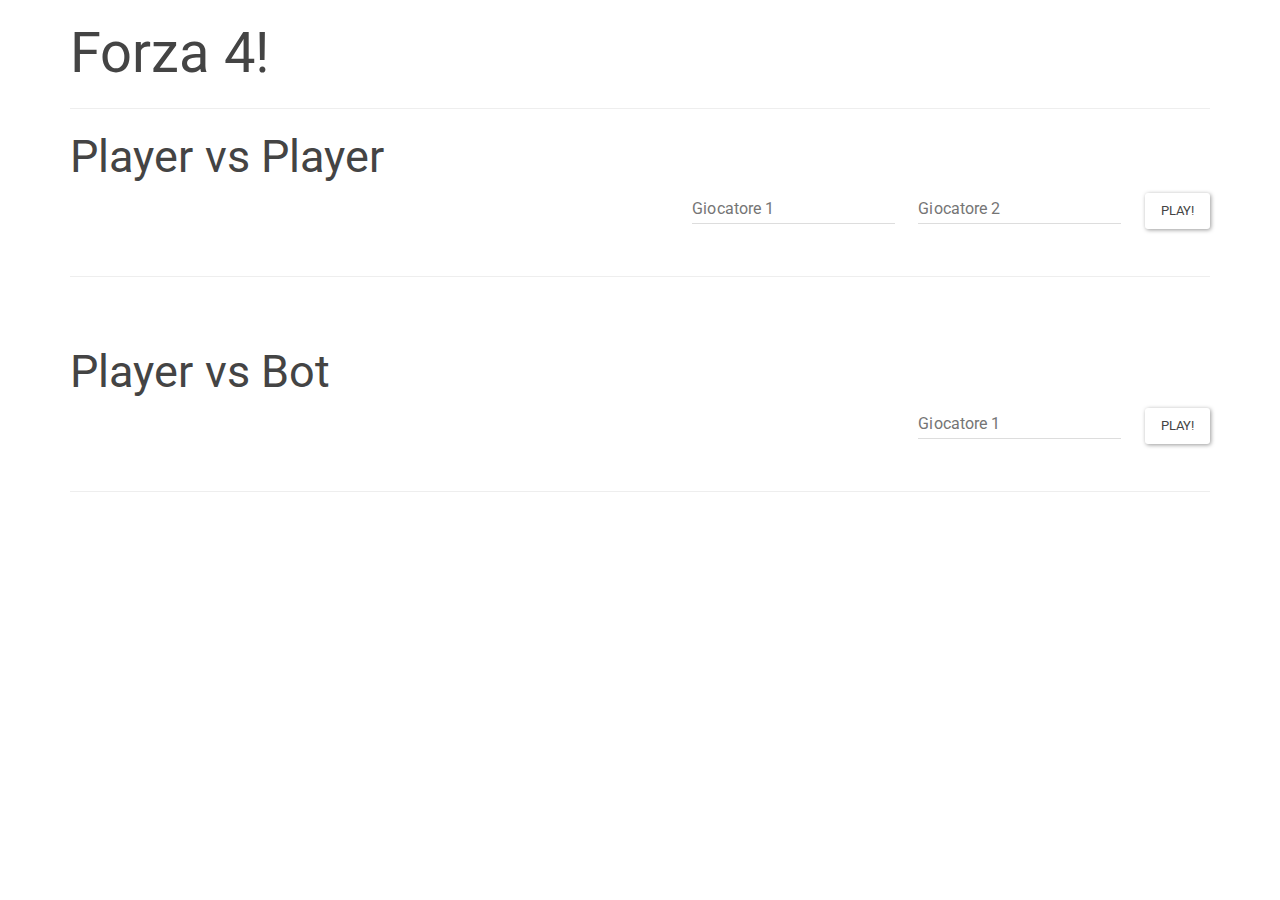
==== index.html @ cfc0b74e "primo push" ====
<!DOCTYPE html>
<html>

    <head>
        <meta charset="utf-8"/>
        <link rel="stylesheet" href="css/bootstrap.min.css" />
        <title>Forza 4</title>
        <script src="js/util.js"></script>

    </head>

    <body>
        <div class="container">
            <h1>Forza 4!</h1>
            <hr />

            <span id="error"></span>

            <span id="first_page">

              <h2 class="d-inline-block">Player vs Player</h2>
              <div class="text-right d-inline-block"> 
                <input type="text" id="player1" placeholder="Giocatore 1" style="margin-right:20px;"/>
                <input type="text" id="player2" placeholder="Giocatore 2" style="margin-right:20px;"/>
                <a  class="btn btn-default" onclick="initPvpIndex();" id="button">Play!</a>
              </div>

              <br />
              <hr />
              <br />

              <h2 class="d-inline-block">Player vs Bot</h2>
              <div class="text-right d-inline-block">
                <input type="text" id="player" placeholder="Giocatore 1" style="margin-right:20px;"/>
                <a   class="btn btn-default" onclick="initPvbIndex();" id="button">Play!</a>
              </div>

              <br />
              <hr />

            </span>
        </div>
    </body>

</html>
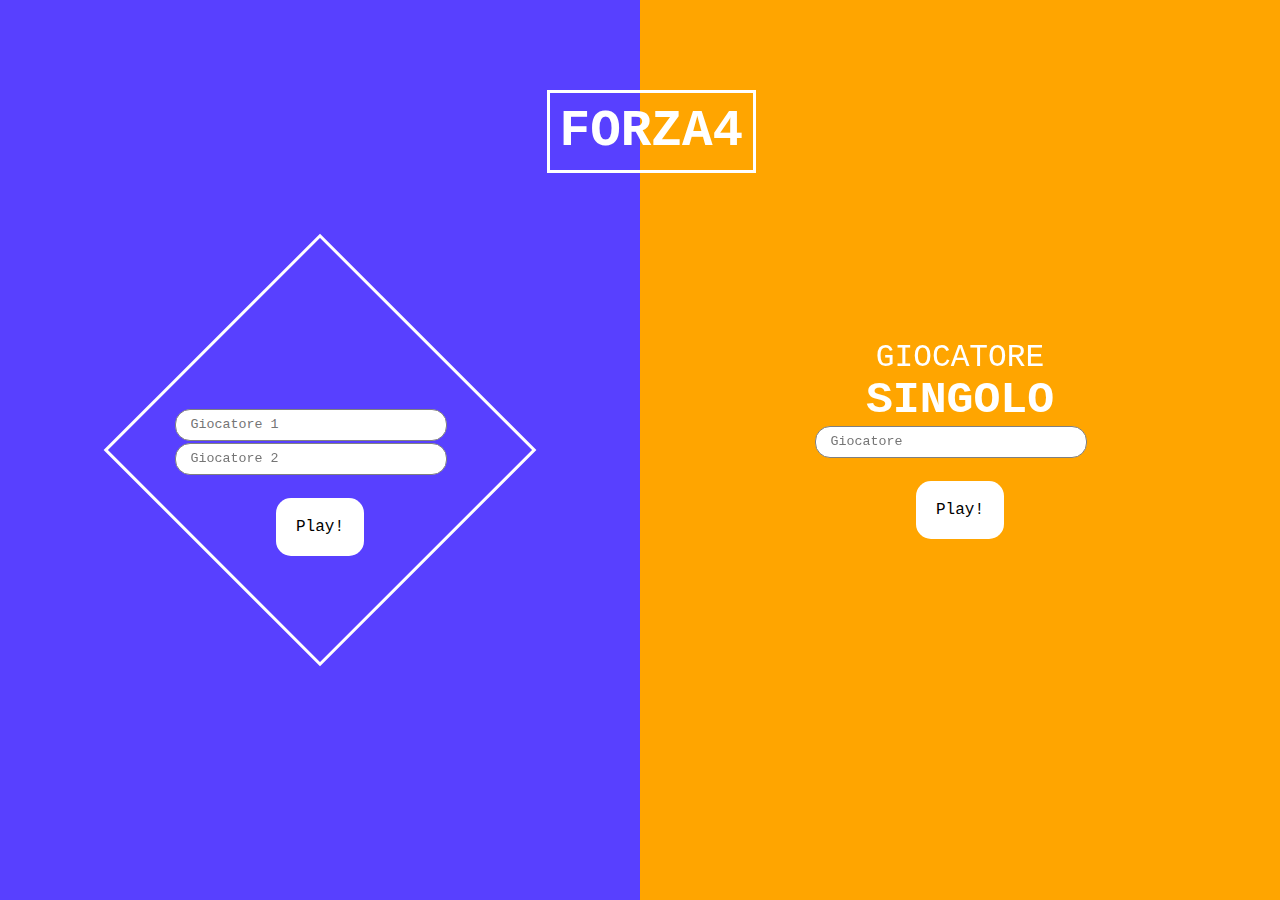
==== commit c4078050: "secondo push" ====
--- a/index.html
+++ b/index.html
@@ -1,45 +1,42 @@
-<!DOCTYPE html>
+<!doctype html>
 <html>
+<head>
+    <meta charset = 'utf-8'>
+    <link href = "css/styles2.css" rel = "stylesheet" type = "text/css">
+    <link href = "css/style.css" rel = "stylesheet" type = "text/css">
+    <script src="js/prova.js"></script>
+    <script src="js/util.js"></script>
+</head>
+<body>
+<div class="grid">
+    <!--Left side-->
+    <div id="west" class="column effect-hover">
+        <div class="content">
+            <i class="fa fa-venus" aria-hidden="true"></i>
+            <h2>Multi <span>Player</span></h2>
+            <div class="text-right d-inline-block divgiocatori">
+                <input class="robbetta" type="text" id="player1" placeholder="Giocatore 1" style="margin-right:20px;"/>
+                <input class="robbetta" type="text" id="player2" placeholder="Giocatore 2" style="margin-right:20px;"/>
+                <button class="buttonsx" onclick="initPvpIndex();">Play!</button>
+            </div>
+        </div>
+    </div>
+    <!--Right side-->
+    <div id="east" class="column effect-hover">
+        <div class="content">
+            <i class="fa fa-mars" aria-hidden="true"></i>
+            <h2>Giocatore <span>Singolo</span></h2>
+            <div class="text-right d-inline-block divgiocatori" >
+                <input class="robbetta" type="text" id="player" placeholder="Giocatore" style="margin-right:20px;"/>
+                <button   class="buttondx" onclick="initPvbIndex();">Play!</button>
+            </div>
+        </div>
+    </div>
+    <!--Logo-->
+    <div class="logo">
+        FORZA4
+    </div>
 
-    <head>
-        <meta charset="utf-8"/>
-        <link rel="stylesheet" href="css/bootstrap.min.css" />
-        <title>Forza 4</title>
-        <script src="js/util.js"></script>
-
-    </head>
-
-    <body>
-        <div class="container">
-            <h1>Forza 4!</h1>
-            <hr />
-
-            <span id="error"></span>
-
-            <span id="first_page">
-
-              <h2 class="d-inline-block">Player vs Player</h2>
-              <div class="text-right d-inline-block"> 
-                <input type="text" id="player1" placeholder="Giocatore 1" style="margin-right:20px;"/>
-                <input type="text" id="player2" placeholder="Giocatore 2" style="margin-right:20px;"/>
-                <a  class="btn btn-default" onclick="initPvpIndex();" id="button">Play!</a>
-              </div>
-
-              <br />
-              <hr />
-              <br />
-
-              <h2 class="d-inline-block">Player vs Bot</h2>
-              <div class="text-right d-inline-block">
-                <input type="text" id="player" placeholder="Giocatore 1" style="margin-right:20px;"/>
-                <a   class="btn btn-default" onclick="initPvbIndex();" id="button">Play!</a>
-              </div>
-
-              <br />
-              <hr />
-
-            </span>
-        </div>
-    </body>
-
-</html>
+</div>
+</div>
+</body>
--- a/css/styles2.css
+++ b/css/styles2.css
@@ -0,0 +1,426 @@
+* {
+    font-family: courier;
+    box-sizing:border-box;
+}
+
+html, body {
+    margin:0;
+    padding:0;
+    height:100%;
+    min-height:100%;
+    width: 100%;
+}
+
+.buttonsx{
+    background-color: white; /* Green */
+    border: none;
+    color: black;
+    padding: 20px;
+    text-align: center;
+    text-decoration: none;
+    border-radius: 15px;
+    display: inline-block;
+    font-size: 16px;
+    margin: 22px 2px;
+    cursor: pointer;
+}
+.buttondx{
+    background-color: white; /* Green */
+    border: none;
+    color: black;
+    padding: 20px;
+    text-align: center;
+    text-decoration: none;
+    border-radius: 15px;
+    display: inline-block;
+    font-size: 16px;
+    margin: 22px 2px;
+    cursor: pointer;
+}
+
+.buttonsx:hover {
+    background-color: #ffa500;
+    color: #2000ffbf;
+    border-color: white;
+    border:solid;
+}
+
+.buttondx:hover {
+    background-color: #2000ffbf;
+    color: #ffa500;
+}
+
+.divgiocatori{
+    display: flex;
+    flex-direction: column;
+    align-content: center;
+    align-items: center;
+}
+
+.robbetta {
+    width: 17rem;
+    height: 2rem;
+    padding-left: 15px;
+    padding-right: 15px;
+    border-radius: 15px;
+}
+
+/* Layout */
+.grid {
+    position: relative;
+    width: 100%;
+    height: 100vh;
+    display: flex;
+    flex-direction: row;
+    flex-wrap: wrap;
+}
+.grid .column {
+    position: relative;
+    overflow: hidden;
+    width: 50%;
+    text-align: center;
+    cursor: pointer;
+}
+.grid .column img {
+    position: relative;
+    display: block;
+    height: 100%;
+    object-fit: cover;
+    width: 100%;
+    opacity: 0.8;
+}
+.grid .column .content {
+    display: flex;
+    flex-direction: column;
+    flex-wrap: wrap;
+    padding: 2em;
+    color: #fff;
+    text-transform: uppercase;
+    font-size: 1.3rem;
+    -webkit-backface-visibility: hidden;
+    backface-visibility: hidden;
+    justify-content: center;
+    align-items: center;
+    width: 100%;
+    height: 100%;
+}
+
+.grid .column .content::before,
+.grid .column .content::after {
+    pointer-events: none;
+}
+
+.grid .column h2 {
+    word-spacing: -0.15rem;
+    font-weight: 300;
+}
+
+.grid .column h2 span {
+    display: block;
+    font-weight: 800;
+    font-size: 2.8rem;
+}
+
+.grid .column h2,
+.grid .column p {
+    margin: 0;
+}
+
+.grid .column p {
+    letter-spacing: 1px;
+    font-size: 68.5%;
+}
+
+.logo{
+    display: inline;
+    position: absolute;
+    top: 10%;
+    left: 42.7%;
+    text-align: center;
+    font-size: 51px;
+    color: white;
+    font-weight: bold;
+    border: white;
+    border: solid;
+    padding: 10px;
+}
+.logo img{
+    max-width: 100px;
+}
+a{
+    text-transform: uppercase;
+    font-size: .6rem;
+    text-decoration: none;
+    color: #FFF;
+    display: block;
+    font-family: sans-serif;
+}
+#west{
+  /*  background: url(https://s3-us-west-2.amazonaws.com/s.cdpn.io/927610/ISSlRnm.png) no-repeat center right;*/
+    background-size: cover;
+    background-color: #2000ffbf;
+}
+#east{
+    /*
+    background: url(https://s3-us-west-2.amazonaws.com/s.cdpn.io/927610/man_guy_jumping_levitate_railing-1407739.jpg) no-repeat center bottom;
+    */
+    background-size: cover;
+   background-color: #ffa500;
+}
+/*#west .content{
+    background: rgba(70,181,84, .5);
+!*}
+#east .content{
+    background: rgba(207,172,49, .5);
+
+}*!*/
+/*-----------------*/
+/***** Hover *****/
+/*-----------------*/
+.effect-hover h2,
+.effect-hover h3,
+.effect-hover p,
+.effect-hover i{
+    -webkit-transition: opacity 0.35s,
+    -webkit-transform 0.35s;
+    transition: opacity 0.35s, transform 0.35s;
+}
+
+.effect-hover .content::before {
+    position: absolute;
+    top: 50%;
+    left: 50%;
+    width: 300px;
+    height: 300px;
+    border: 3px solid #fff;
+    content: '';
+    opacity: 0;
+    -webkit-transition: opacity 0.35s, -webkit-transform 0.35s;
+    transition: opacity 0.35s, transform 0.35s;
+    /* remove this bit if you want it to swing up */
+    -webkit-transform: translate3d(-50%,-50%,0) rotate3d(0,0,1,-45deg) scale3d(0,0,1);
+    transform: translate3d(-50%,-50%,0) rotate3d(0,0,1,-45deg) scale3d(0,0,1);
+}
+
+.effect-hover p:hover,
+.effect-hover p:focus {
+    opacity: 0.6;
+} /* Keeps things consistent */
+
+
+.effect-hover p,
+.effect-hover h3{
+    opacity: 0;
+    -webkit-transition: opacity 0.35s, -webkit-transform 0.35s;
+    transition: opacity 0.35s, transform 0.35s;
+}
+
+.effect-hover:hover .content::before {
+    opacity: 1;
+    -webkit-transform: translate3d(-50%,-50%,0) rotate3d(0,0,1,-45deg) scale3d(1,1,1);
+    transform: translate3d(-50%,-50%,0) rotate3d(0,0,1,-45deg) scale3d(1,1,1);
+}
+
+.effect-hover:hover h2 {
+    opacity: 0;
+    -webkit-transform:  scale3d(0.8,0.8,1);
+    transform: scale3d(0.8,0.8,1);
+}
+.effect-hover:hover h3,
+.effect-hover:hover p{
+    opacity: 1;
+}
+.effect-hover:hover i{
+    -webkit-transform:  scale3d(2.5,2.5,2);
+    transform: scale3d(2.5,2.5,2);
+}
+
+/* Overlays */
+.overlay{
+    position: absolute;
+    top: 0;
+    left: 0;
+    bottom: 0;
+    right: 0;
+    height: 100vh;
+    width: 100vw;
+    display: none;
+    z-index: 99;
+    overflow-x: hidden;
+    background: #eee;
+}
+/* Block works too, but flex is more...flexible */
+.overlay.open{
+    display: flex;
+    background-color: transparent;
+}
+.overlay .grid{
+    background-color: #f4f4f4;
+}
+.overlay .column{
+    display: flex;
+    height: 100%;
+    align-items: center;
+    justify-content: center;
+}
+.overlay img{vertical-align: bottom;}
+.product-content{
+
+    align-content: center;
+    justify-content: center;
+    font-size: 1.4rem;
+    max-width: 400px;
+}
+.price{
+    color: #34d5cf;
+    margin: 1vw 0;
+}
+.currency{
+    font-weight: 700;
+    font-size: 1rem;
+}
+.amount{
+    font-size: 1.6rem;
+    vertical-align: top;
+    font-family: sans-serif;
+}
+/* button */
+.buy-button{
+    height: 50px;
+    margin: 2rem 0;
+    position: relative;
+    background: #eee;
+    border: 3px solid #f9efb2;
+}
+.buy-button > span {
+    display: block;
+    position: relative;
+    font-weight: 700;
+    font-size: 1rem;
+    text-transform: uppercase;
+    color: #1f1f22;
+    -webkit-transition: opacity 0.35s, -webkit-transform 0.35s;
+    transition: opacity 0.35s, transform 0.35s;
+    z-index: 10;
+    line-height: 60px;
+}
+
+.buy-button::after, .buy-button::before {
+    content: '';
+    position: absolute;
+    top: 0;
+    left: 0;
+    border: 3px solid #f9efb2;
+    -webkit-transition: opacity 0.35s, -webkit-transform 0.35s;
+    transition: opacity 0.35s, transform 0.35s, ease-in-out .3s;
+}
+.buy-button::before {
+    background: #FFF;
+    margin: 0px 0 0 0px;
+    top: 5px;
+    left: 5px;
+    width: calc(100% + 2px);
+    height: calc(100% + 2px);
+    z-index: 1;
+}
+
+.buy-button:hover span,
+.buy-button:hover::before {
+    transform: translate3d(-4px, -4px, 0px);
+}
+.buy-button:hover::before{
+    background: #f9efb2;
+}
+.size-guide-link {
+    display: inline-block;
+    font-weight: 500;
+    cursor: pointer;
+    font-size: .8rem;
+}
+.underline-link {
+    overflow: hidden;
+    padding-bottom: .5vh;
+    position: relative;
+}
+.underline-link::before {
+    content: '';
+    position: absolute;
+    bottom: 0;
+    left: 0;
+    width: 100%;
+    height: 1px;
+    background: #202023;
+    -webkit-transform-origin: left;
+    transform-origin: left;
+    -webkit-transform: scaleX(0);
+    transform: scaleX(0);
+    -webkit-transition: -webkit-transform .2s ease-in-out;
+    transition: transform .2s ease-in-out;
+
+}
+.underline-link.active::before,
+.underline-link.hovered::before,
+.underline-link:hover::before {
+    -webkit-transform: scaleX(1);
+    transform: scaleX(1);
+}
+/* Close Icon animated */
+/* Thanks to @arthurhamon */
+.close-icon{
+    width: 36px;
+    height: 36px;
+    cursor: pointer;
+    position: absolute;
+    top: 4%;
+    right: 2%;
+}
+/* Test your cubic beziers here http://cubic-bezier.com/ */
+.close-icon div {
+    display: block;
+    height: 3px;
+    position: relative;
+    transition: transform 0.6s cubic-bezier(0.19, 1, 0.22, 1) 0s, opacity 0.4s cubic-bezier(0.19, 1, 0.22, 1) 0s;
+    width: 36px;
+
+}
+.close-icon div:first-child {
+    transform: translate3d(0px, 10px, 0px) rotate3d(0, 0, 1, -45deg);
+}
+.close-icon div:first-child::after, .close-icon div:first-child::before {
+    transition: transform 0.6s cubic-bezier(0.19, 1, 0.22, 1) 0s, opacity 0.2s cubic-bezier(0.19, 1, 0.22, 1) 0s;
+}
+.close-icon div:last-child {
+    transform: translate3d(0px, 8px, 0px) rotate3d(0, 0, 1, 45deg);
+}
+.close-icon div:last-child::after, .close-icon div:last-child::before {
+    transition: transform 0.6s cubic-bezier(0.19, 1, 0.22, 1) 0.2s, opacity 0.2s cubic-bezier(0.19, 1, 0.22, 1) 0.18s;
+}
+.close-icon div::after, .close-icon div::before {
+    content: "";
+    display: block;
+    height: 100%;
+    pointer-events: none;
+    position: absolute;
+    width: 100%;
+}
+/* Now you see it */
+.close-icon div::before {
+    background: none repeat scroll 0 0 #34d5cf;
+    opacity: 1;
+    transform: translate3d(0px, 0px, 0px);
+}
+/* Now you don't */
+.close-icon div::after {
+    background: none repeat scroll 0 0 #ead918;
+    opacity: 0;
+    transform: translate3d(100%, 0px, 0px);
+}
+.close-icon:hover div::before {
+    opacity: 0;
+    transform: translate3d(-100%, 0px, 0px);
+}
+.close-icon:hover div::after {
+    opacity: 1;
+    transform: translate3d(0px, 0px, 0px);
+}
+
--- a/css/style.css
+++ b/css/style.css
@@ -0,0 +1,292 @@
+body {
+    color: #333;
+    font-family: 'Arial';
+    overflow-y: hidden;
+}
+
+a, a:visited{
+    color: #551A8B;
+}
+
+h1 {
+    line-height: 1;
+    margin: 0;
+    padding: 0;
+}
+
+#container {
+    position: absolute;
+    left: 50%;
+    margin-top: 50px;
+    margin-left: -255px;
+}
+
+.box-left {
+    overflow: hidden;
+}
+
+#game_board {
+    overflow: hidden;
+    border: 2px solid black;
+
+}
+
+#coinfeld {
+    position: relative;
+    width: 100%;
+    height: 55px;
+}
+
+#game_board td {
+    border: 1px dashed white;
+    position: relative;
+    width: 50px;
+    height: 50px;
+    cursor: pointer;
+}
+
+#game_board td:hover::after {
+    background-color: #F4F4F4;
+    content: '';
+    height: 10000px;
+    left: 0;
+    position: absolute;
+    top: -5000px;
+    width: 100%;
+    z-index: -1;
+    opacity: 8%;
+}
+
+.hover {
+    background-color: #F4F4F4;
+}
+
+#coin {
+    position: absolute;
+    display: none;
+    left: 0px;
+    top: 0px;
+    width: 51px;
+    height: 51px;
+    border-radius: 50%;
+}
+
+.finished td:hover::after{
+    background-color: transparent !important;
+}
+
+#game_board td {
+    border-radius: 50%;
+}
+
+#game_board .coin {
+    cursor: default;
+}
+
+#game_board tr {
+    width: 100%;
+    height: 100%;
+}
+
+#game_board .human-coin,
+.human-coin {
+    border-radius: 50%;
+    background: #333;
+    border: 2px solid black;
+}
+
+
+#game_board .cpu-coin,
+.cpu-coin {
+    border-radius: 50%;
+    background: #DC143C;
+    border: 2px solid black;
+}
+
+#game_board .win {
+    border-radius: 50%;
+    animation: animationFrames 1s infinite;
+    -webkit-animation: animationFrames 1s infinite;
+    -moz-animation: animationFrames 1s infinite;
+    -o-animation: animationFrames 1s infinite;
+    -ms-animation: animationFrames 1s infinite;
+}
+
+@keyframes animationFrames{
+    50% {
+        opacity:0.6;
+    }
+    100% {
+        opacity:1;
+    }
+}
+
+@-moz-keyframes animationFrames{
+    50% {
+        opacity:0.6;
+    }
+    100% {
+        opacity:1;
+    }
+}
+
+@-webkit-keyframes animationFrames {
+    50% {
+        opacity:0.6;
+    }
+    100% {
+        opacity:1;
+    }
+}
+
+@-o-keyframes animationFrames {
+    50% {
+        opacity:0.6;
+    }
+    100% {
+        opacity:1;
+    }
+}
+
+@-ms-keyframes animationFrames {
+    50% {
+        opacity:0.6;
+    }
+    100% {
+        opacity:1;
+    }
+}
+
+#debug {
+    margin-top: 10px;
+    font-size: 11px;
+}
+
+.box-right {
+    margin: 20px 10px 10px 0;
+    float: left;
+}
+
+.box-left {
+    position: relative;
+    margin: 10px 10px 10px 0;
+    float: left;
+}
+
+#options {
+    font-size: 13px;
+}
+
+input {
+    border: 1px solid #808080;
+    margin: 1px;
+    outline: none;
+}
+
+.input {
+    width: 20px;
+}
+
+.save {
+    border: 1px solid #808080;
+    margin: 1px;
+    outline: none;
+    width: 140px;
+    cursor: pointer;
+}
+
+.save:hover, .save:active {
+    background: #dadada;
+}
+
+#loading {
+    display: none;
+    position: absolute;
+    top: 10px;
+    left: 10px;
+    font-size: 10px;
+    background: #DC143C;
+    color: #fff;
+    padding: 4px;
+}
+
+p {
+    margin: 0;
+    padding: 0;
+}
+
+.header {
+    margin-top: 10px;
+}
+
+.status-running, .status-won, .status-lost {
+    padding: 0px 2px;
+    color: #333;
+}
+
+.status-running {
+    background: #ccc;
+}
+
+.status-won {
+    background: #5FBF5F;
+}
+
+.status-lost {
+    background: #F36051;
+}
+
+.status-tie {
+    background: #A4E7F0;
+}
+
+select {
+    background: #fff;
+    margin: 1px;
+    border: 1px solid #808080;
+    outline: none;
+    width: 140px;
+}
+
+.text {
+    font-size:12px;
+    font-weight:bold;
+    color: #4C4C4C;
+}
+
+.text a {
+    color:#333;
+}
+
+.header-text {
+    margin-bottom: 5px !important;
+    margin-left: 2px !important;
+}
+
+.subheader-text {
+    margin-left: 3px !important;
+}
+
+
+
+@media screen and (max-width: 600px) {
+    #container {
+        margin: 0;
+        top: 50px;
+        left: 0;
+        padding: 0 5px;
+    }
+
+    .box-left {
+        float: none;
+    }
+
+    .box-right {
+        display: block;
+        float: none;
+    }
+}
+
+
+
+
